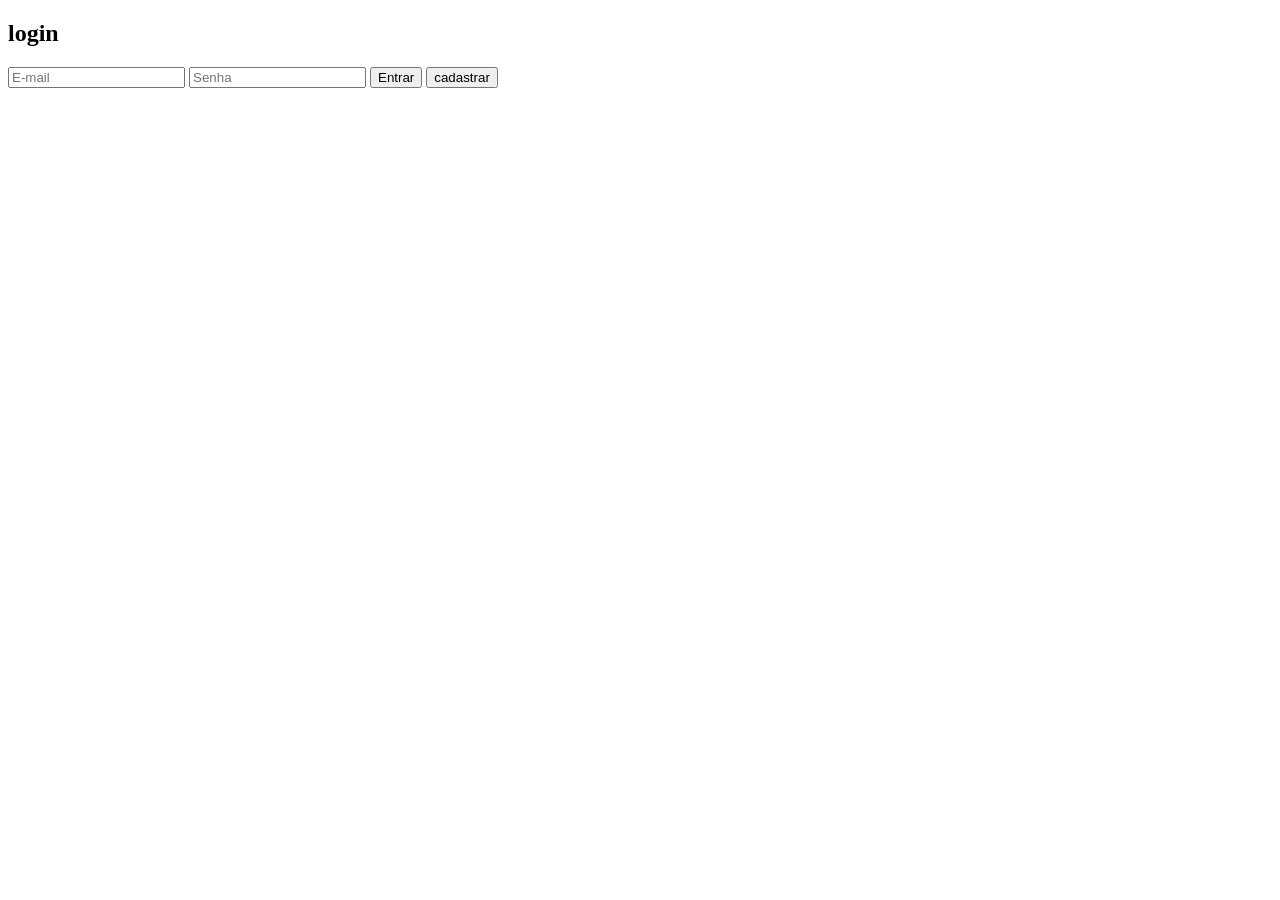
==== login.html @ a57c39de "ok" ====
<!DOCTYPE html>
<html lang="pt-BR">
<head>
    <meta charset="UTF-8">
    <meta name="viewport" content="width=device-width, initial-scale=1.0">
    <title>Document</title>
    <link rel="stylesheet" href="styles.css">
</head>
<body>
    <h2>login</h2>
    <input type="email" id="email" placeholder="E-mail">
    <input type="password" id="senha" placeholder="Senha">
    <button onclick="login()">Entrar</button>
    <button onclick="cadastro()">cadastrar</button>
</body>
</html>
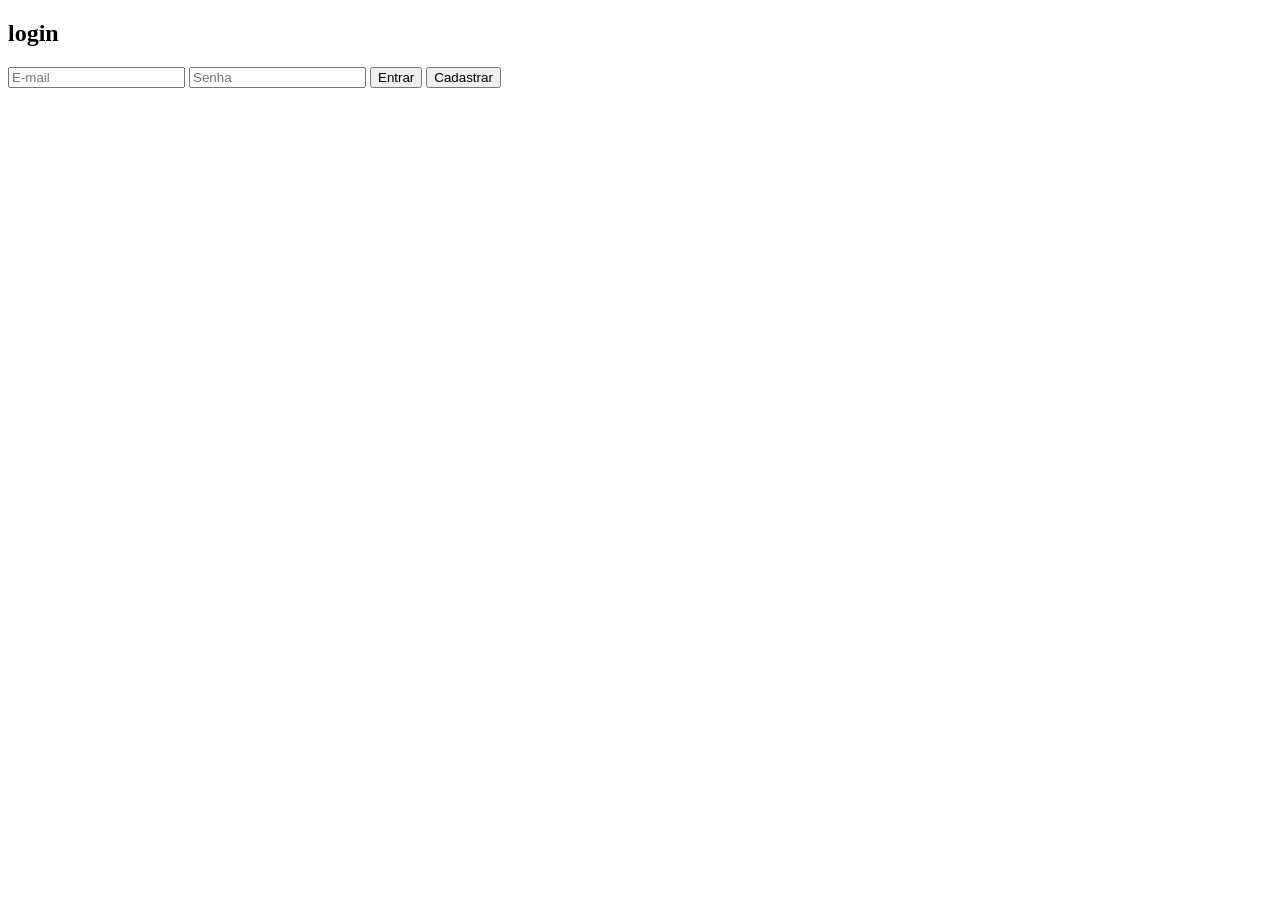
==== commit 3fae479b: "ok" ====
--- a/login.html
+++ b/login.html
@@ -11,6 +11,6 @@
     <input type="email" id="email" placeholder="E-mail">
     <input type="password" id="senha" placeholder="Senha">
     <button onclick="login()">Entrar</button>
-    <button onclick="cadastro()">cadastrar</button>
+    <button onclick="cadastro()">Cadastrar</button>
 </body>
 </html>
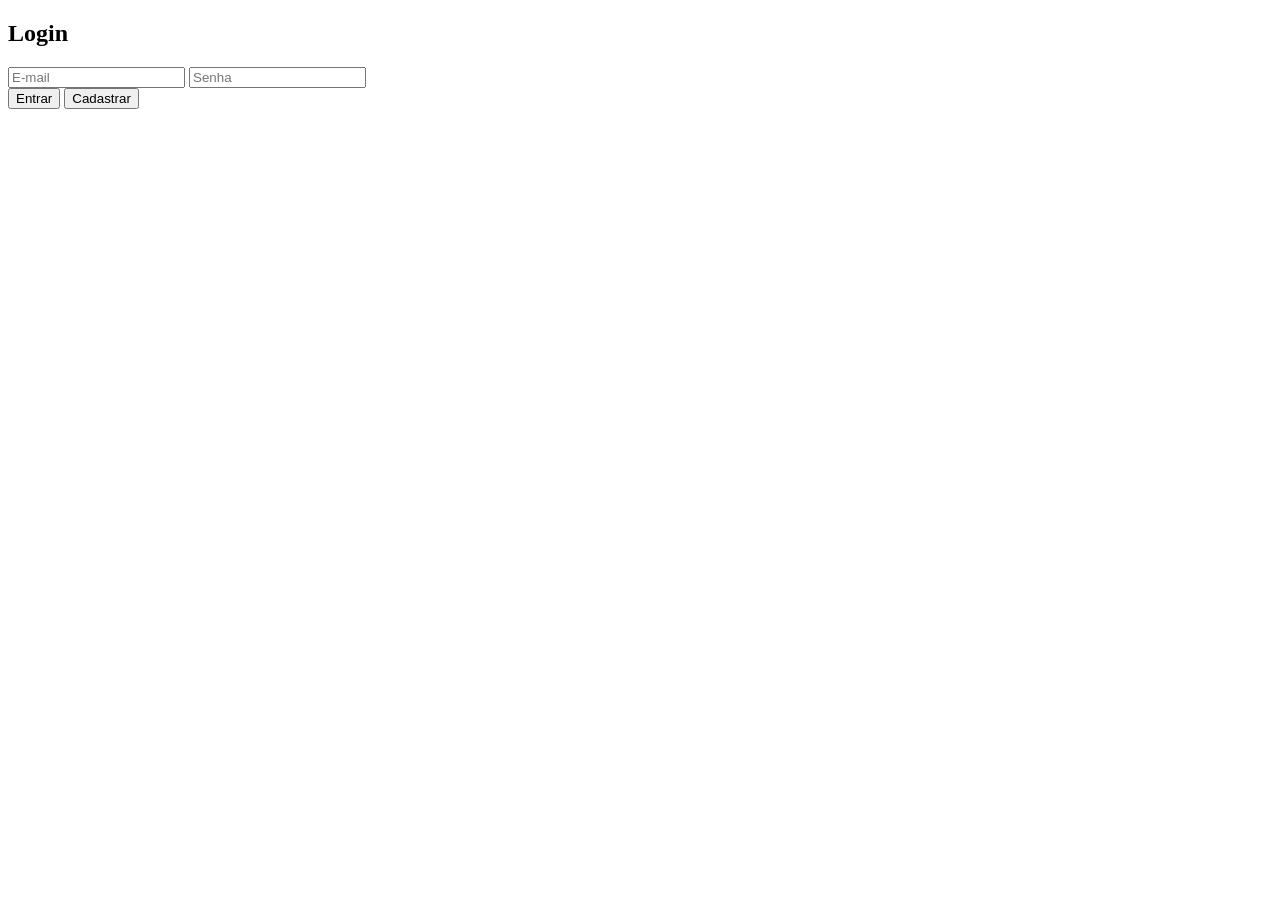
==== commit 99c0afaa: "ok" ====
--- a/login.html
+++ b/login.html
@@ -1,16 +1,26 @@
 <!DOCTYPE html>
 <html lang="pt-BR">
+
 <head>
     <meta charset="UTF-8">
     <meta name="viewport" content="width=device-width, initial-scale=1.0">
     <title>Document</title>
-    <link rel="stylesheet" href="styles.css">
+    <link rel="stylesheet" href="src/css/login.css">
 </head>
+
 <body>
-    <h2>login</h2>
-    <input type="email" id="email" placeholder="E-mail">
-    <input type="password" id="senha" placeholder="Senha">
-    <button onclick="login()">Entrar</button>
-    <button onclick="cadastro()">Cadastrar</button>
+    <div class="container">
+        <h2 class="titulo">Login</h2>
+        <input type="email" id="email" placeholder="E-mail">
+        <input type="password" id="senha" placeholder="Senha">
+
+        <div class="botoes">
+            <button onclick="login()">Entrar</button>
+            <button onclick="cadastro()">Cadastrar</button>
+        </div>
+    </div>
+
+    <script type="module" src="auth.js"></script>
 </body>
+
 </html>
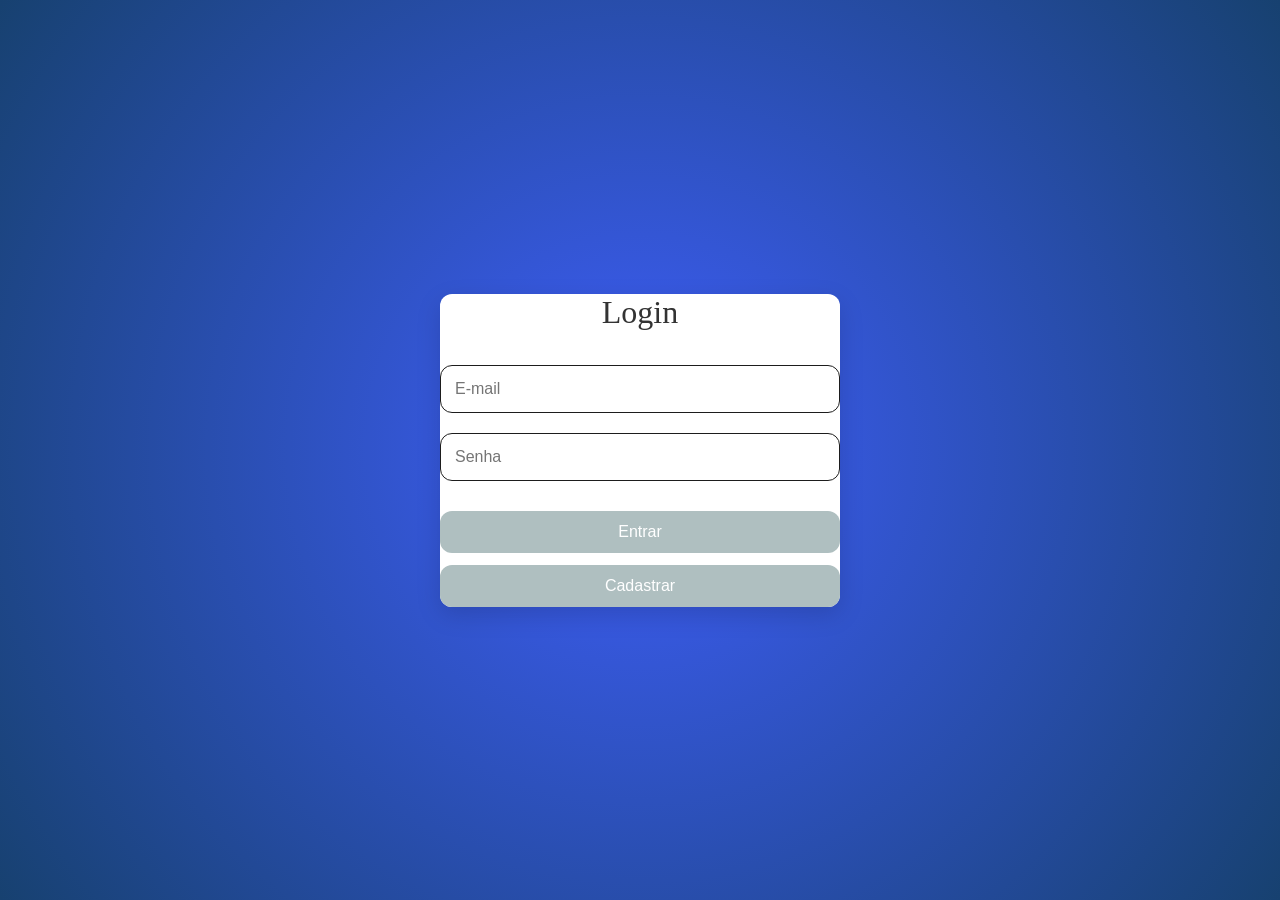
==== commit df43f448: "j" ====
--- a/login.html
+++ b/login.html
@@ -5,7 +5,7 @@
     <meta charset="UTF-8">
     <meta name="viewport" content="width=device-width, initial-scale=1.0">
     <title>Document</title>
-    <link rel="stylesheet" href="src/css/login.css">
+    <link rel="stylesheet" href="src/login.css">
 </head>
 
 <body>
--- a/src/login.css
+++ b/src/login.css
@@ -0,0 +1,104 @@
+@import url('https://fonts.googleapis.com/css2?family=Poppins:ital,wght@0,100;0,200;0,300;0,400;0,500;0,600;0,700;0,800;0,900;1,100;1,200;1,300;1,400;1,500;1,600;1,700;1,800;1,900&display=swap');
+
+:root {
+    --cor-primaria-1: #C2D3CD;
+    --cor-primaria-2: #AFBFC0;
+    --cor-primaria-3: #9FA4A9;
+    --cor-primaria-4: #CBF0E3;
+    --cor-bg: #7C8289;
+
+    --cor-branco: #fff;
+    --cor-preto: #1d1d1d;
+    --cor-sombra: rgba(0, 0, 0, 0.15);
+    --cor-texto: #333;
+
+    --fonte: "Poppins", sans-serif;
+
+    --raio: 12px;
+    --trasinton: 0.3s ease;
+
+
+}
+
+* {
+    margin: 0;
+    padding: 0;
+    box-sizing: border-box;
+}
+
+body {
+    font-family: var (--fonte);
+    background: #3F5EFB;
+background: radial-gradient(circle,rgba(63, 94, 251, 1) 0%,
+ rgb(23, 65, 112) 100%);
+    display: flex;
+    justify-content: center;
+    align-items: center;
+    min-height: 100vh;
+    padding: 20px;
+}
+.container{
+    background: var(--cor-branco);
+    padding: clamp(2rem, 5vm, 3rem);
+    border-radius: var(--raio);
+    box-shadow: 0 8px 24px var(--cor-sombra);
+    width: 100%;
+    max-width: 400px;
+    text-align: center;
+}
+
+.titulo{
+    font-size: clamp(1.5rem, 2vw + 1rem, 2rem);
+    color: var(--cor-texto);
+    margin-bottom: 1.5rem;
+    font-weight: 500;
+}
+
+input{
+    width: 100%;
+    padding: 14px;
+    margin: 10px 0;
+    border: 1px solid var(--cor-preto);
+    border-radius: var(--raio);
+    font-size: 1rem;
+    transition: var(--trasinton);
+}
+
+input.focus{
+    border-color: var(--cor-primaria-1);
+    outline: none;
+    box-shadow: 0 0 0 3px rgb(2, 87, 121);
+}
+
+.botoes{
+    display: flex;
+    flex-direction: column;
+    gap: 12px;
+    margin-top: 20px;
+}
+
+button{
+    padding: 12px;
+    font-size: 1rem;
+    font-weight: 500;
+    border: none;
+    border-radius: var(--raio);
+    background-color: var(--cor-primaria-2);
+    color: var(--cor-branco);
+    cursor: pointer;
+    transition: var(--trasinton);
+}
+
+button.hover{
+    background-color: var(--cor-primaria-1);
+}
+
+@media(max-width:360px){
+    .container{
+        padding: 1.5rem;
+    }
+
+    input, button{
+        font-size: 0.95rem;
+    }
+}
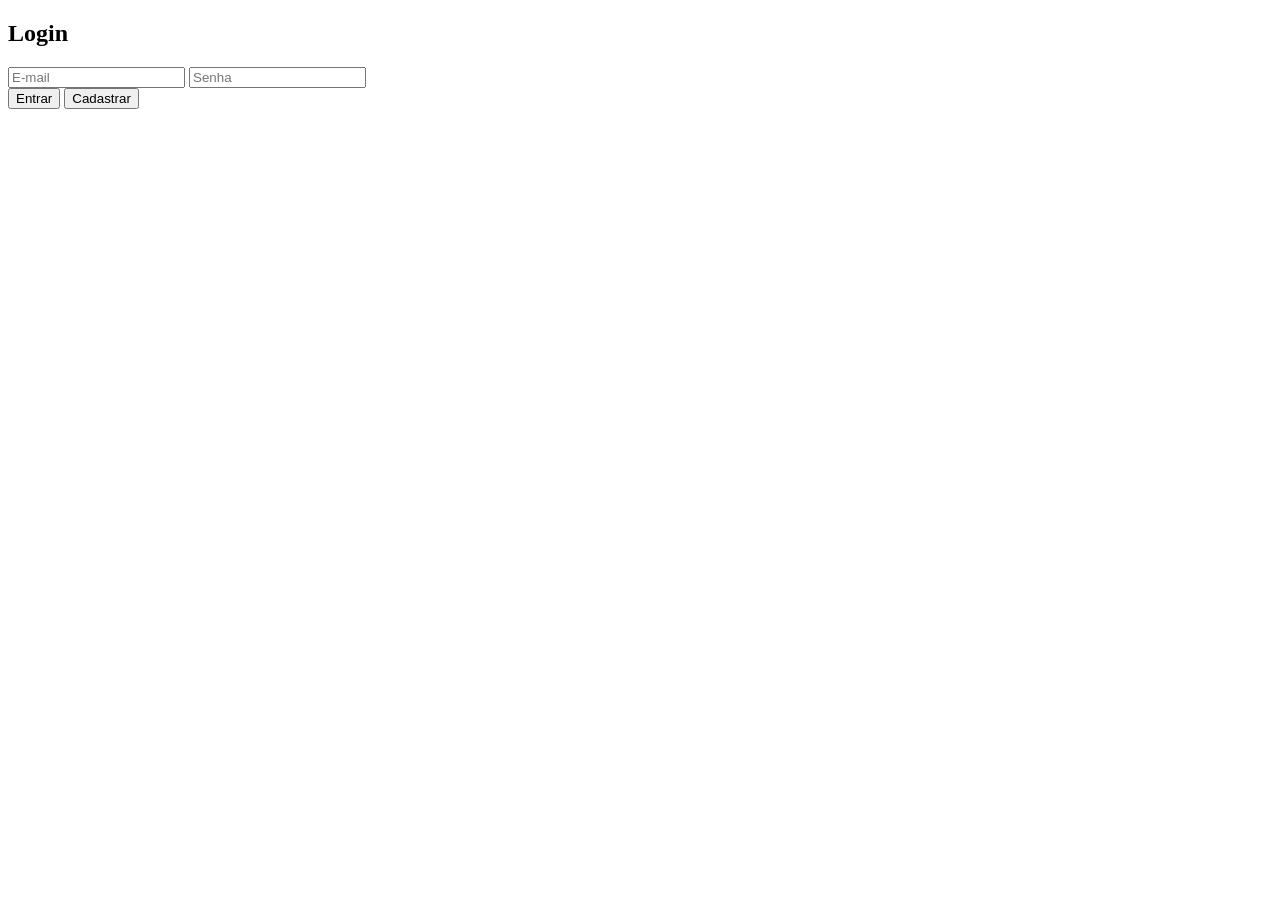
==== commit d48990f4: "dsarfasdf" ====
--- a/login.html
+++ b/login.html
@@ -1,19 +1,17 @@
 <!DOCTYPE html>
 <html lang="pt-BR">
-
 <head>
     <meta charset="UTF-8">
     <meta name="viewport" content="width=device-width, initial-scale=1.0">
     <title>Document</title>
-    <link rel="stylesheet" href="src/login.css">
+    <link rel="stylesheet" href="src/css/login.css">
 </head>
-
 <body>
     <div class="container">
         <h2 class="titulo">Login</h2>
         <input type="email" id="email" placeholder="E-mail">
         <input type="password" id="senha" placeholder="Senha">
-
+        
         <div class="botoes">
             <button onclick="login()">Entrar</button>
             <button onclick="cadastro()">Cadastrar</button>
@@ -22,5 +20,4 @@
 
     <script type="module" src="auth.js"></script>
 </body>
-
 </html>
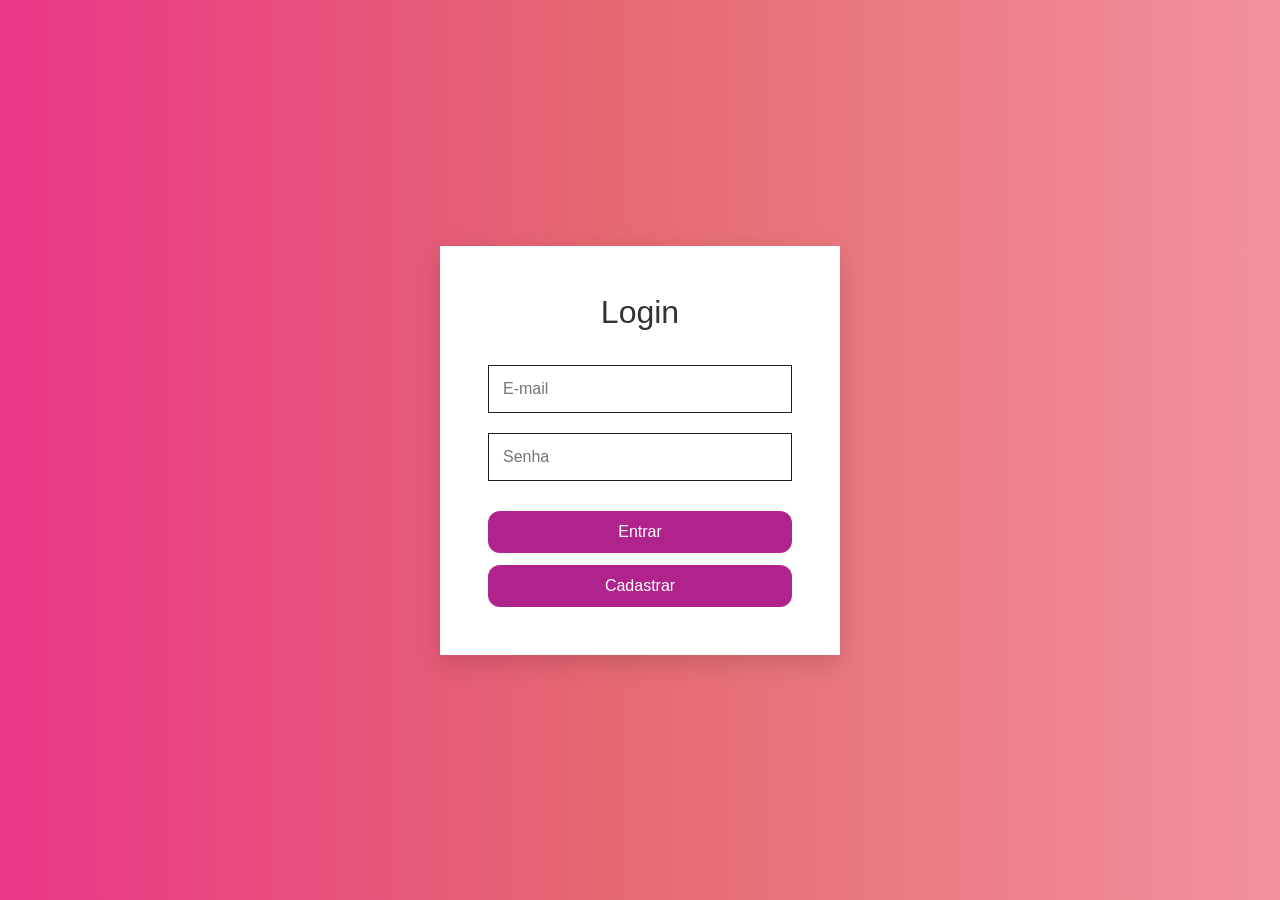
==== commit 65a202aa: "asdas" ====
--- a/login.html
+++ b/login.html
@@ -4,7 +4,7 @@
     <meta charset="UTF-8">
     <meta name="viewport" content="width=device-width, initial-scale=1.0">
     <title>Document</title>
-    <link rel="stylesheet" href="src/css/login.css">
+    <link rel="stylesheet" href="src/login.css">
 </head>
 <body>
     <div class="container">
--- a/src/login.css
+++ b/src/login.css
@@ -0,0 +1,117 @@
+@import url('https://fonts.googleapis.com/css2?family=Poppins:ital,wght@0,100;0,200;0,300;0,400;0,500;0,600;0,700;0,800;0,900;1,100;1,200;1,300;1,400;1,500;1,600;1,700;1,800;1,900&display=swap');
+
+:root {
+    --cor-primaria-1: #361134;
+    --cor-primaria-2: #B0228C;
+    --cor-primaria-3: #EA3788;
+    --cor-primaria-4: #E56B70;
+    --cor-bg: #F391A0;
+
+    --cor-branco: #fff;
+    --cor-preto: #1d1d1d;
+    --cor-sombra: rgba(0, 0, 0, 0.15);
+    --cor-texto: #333;
+
+    --fonte: "Poppins", sans-serif;
+
+    border-color: var(--cor-primaria-1);
+    outline: none;
+    box-shadow: 0 0 0 3px rgba(181, 1, 181, 0.25);
+}
+
+.botoes {
+    display: flex;
+    flex-direction: column;
+    gap: 12px;
+    margin-top: 20px;
+}
+
+button {
+    --raio: 12px;
+    --transition: 0.3s ease;
+
+}
+
+* {
+    margin: 0;
+    padding: 0;
+    box-sizing: border-box;
+}
+
+body {
+    font-family: var(--fonte);
+    background: #EA3788;
+    background: linear-gradient(90deg, rgba(234, 55, 136, 1) 0%, rgba(229, 107, 112, 1) 50%, rgba(243, 145, 160, 1) 100%);
+    display: flex;
+    justify-content: center;
+    align-items: center;
+    min-height: 100vh;
+    padding: 20px;
+}
+
+
+.container {
+    background: var(--cor-branco);
+    padding: clamp(2rem, 5vw, 3rem);
+    border-radius: var(--raio);
+    box-shadow: 0 8px 24px var(--cor-sombra);
+    width: 100%;
+    max-width: 400px;
+    text-align: center;
+}
+
+.titulo {
+    font-size: clamp(1.5rem, 2vw + 1rem, 2rem);
+    color: var(--cor-texto);
+    margin-bottom: 1.5rem;
+    font-weight: 500;
+}
+
+input {
+    width: 100%;
+    padding: 14px;
+    margin: 10px 0;
+    border: 1px solid var(--cor-preto);
+    border-radius: var(--raio);
+    font-size: 1rem;
+    transition: var(--transition);
+}
+
+input.focus {
+    border-color: var(--cor-primaria-1);
+    outline: none;
+    box-shadow: 0 0 0 3px rgba(181, 1, 181, 0.25);
+}
+
+.botoes {
+    display: flex;
+    flex-direction: column;
+    gap: 12px;
+    margin-top: 20px;
+}
+
+button {
+    padding: 12px;
+    font-size: 1rem;
+    font-weight: 500;
+    border: none;
+    border-radius: var(--raio);
+    background-color: var(--cor-primaria-2);
+    color: var(--cor-branco);
+    cursor: pointer;
+    transition: var(--transition);
+}
+
+button.hover {
+    background-color: var(--cor-primaria-1);
+}
+
+@media (max-width:360px) {
+    .container {
+        padding: 1.5rem;
+    }
+
+    input, button {
+        font-size: 0.95rem;
+    }
+}
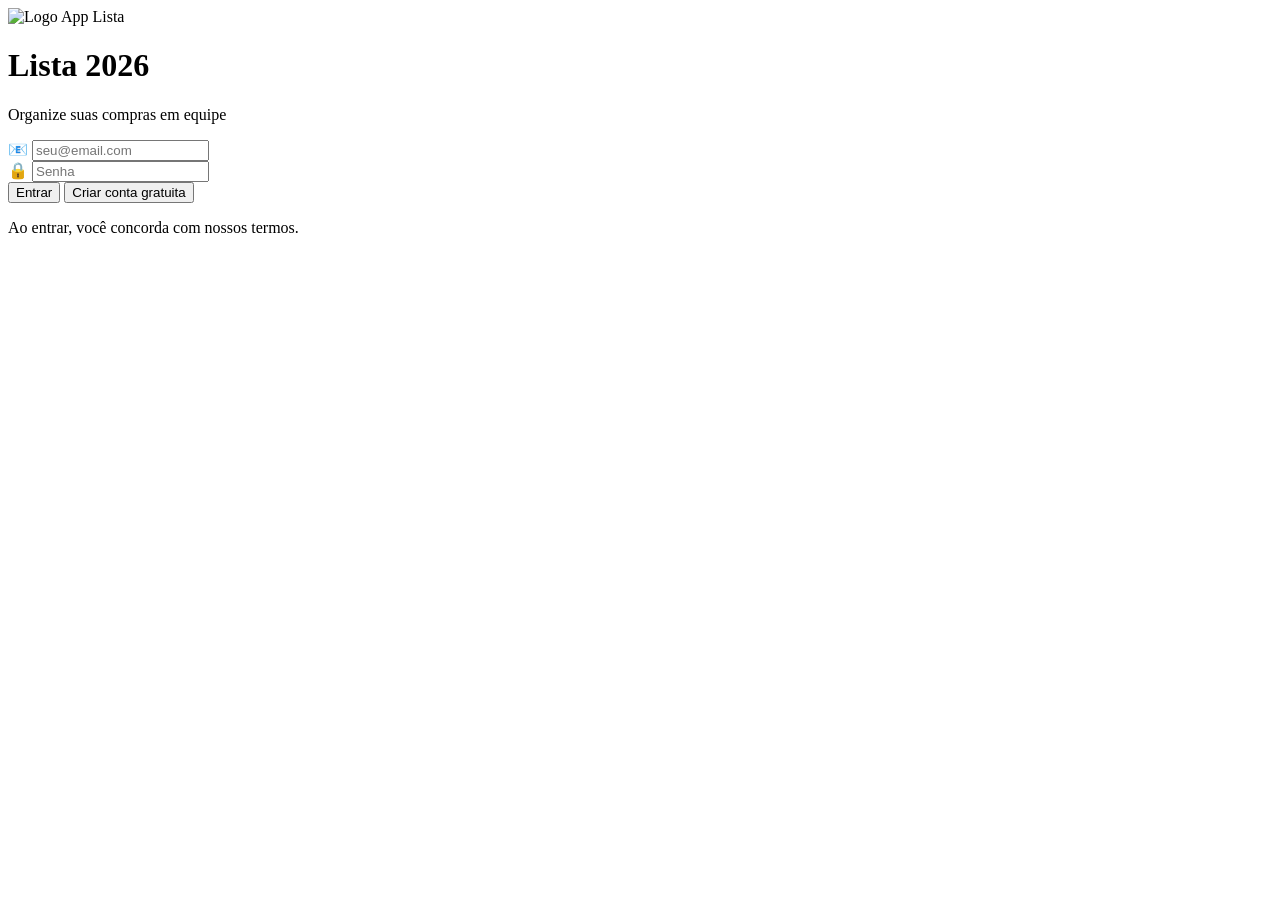
==== commit 1a13acd6: "fgj" ====
--- a/login.html
+++ b/login.html
@@ -3,21 +3,52 @@
 <head>
     <meta charset="UTF-8">
     <meta name="viewport" content="width=device-width, initial-scale=1.0">
-    <title>Document</title>
-    <link rel="stylesheet" href="src/login.css">
+    <title>Lista 2026 · Login</title>
+    <link rel="shortcut icon" href="src/img/favicon.ico" type="image/x-icon">
+    <link rel="manifest" href="manifest.json">
+    <link rel="stylesheet" href="src/css/login.css">
 </head>
 <body>
-    <div class="container">
-        <h2 class="titulo">Login</h2>
-        <input type="email" id="email" placeholder="E-mail">
-        <input type="password" id="senha" placeholder="Senha">
-        
-        <div class="botoes">
-            <button onclick="login()">Entrar</button>
-            <button onclick="cadastro()">Cadastrar</button>
+    <div class="login-container">
+        <div class="login-card">
+            <img src="src/icons/icon-512x512.png" alt="Logo App Lista" class="app-logo">
+            
+            <div class="text-header">
+                <h1 class="app-title">Lista 2026</h1>
+                <p class="app-subtitle">Organize suas compras em equipe</p>
+            </div>
+
+            <form id="login-form" onsubmit="event.preventDefault(); login();">
+                <div class="input-group">
+                    <span class="input-icon">📧</span>
+                    <input type="email" id="email" placeholder="seu@email.com" autocomplete="email" required>
+                </div>
+                
+                <div class="input-group">
+                    <span class="input-icon">🔒</span>
+                    <input type="password" id="senha" placeholder="Senha" autocomplete="current-password" required>
+                </div>
+
+                <div class="action-buttons">
+                    <button type="submit" class="btn-primary">Entrar</button>
+                    <button type="button" class="btn-secondary" onclick="cadastro()">Criar conta gratuita</button>
+                </div>
+            </form>
+            
+            <p class="legal-note">Ao entrar, você concorda com nossos termos.</p>
         </div>
     </div>
 
     <script type="module" src="auth.js"></script>
+
+    <script>
+        if ('serviceWorker' in navigator) {
+            window.addEventListener('load', () => {
+                navigator.serviceWorker.register('/service-worker.js')
+                    .then(registration => console.log('SW registrado'))
+                    .catch(error => console.log('Falha no SW', error));
+            });
+        }
+    </script>
 </body>
 </html>
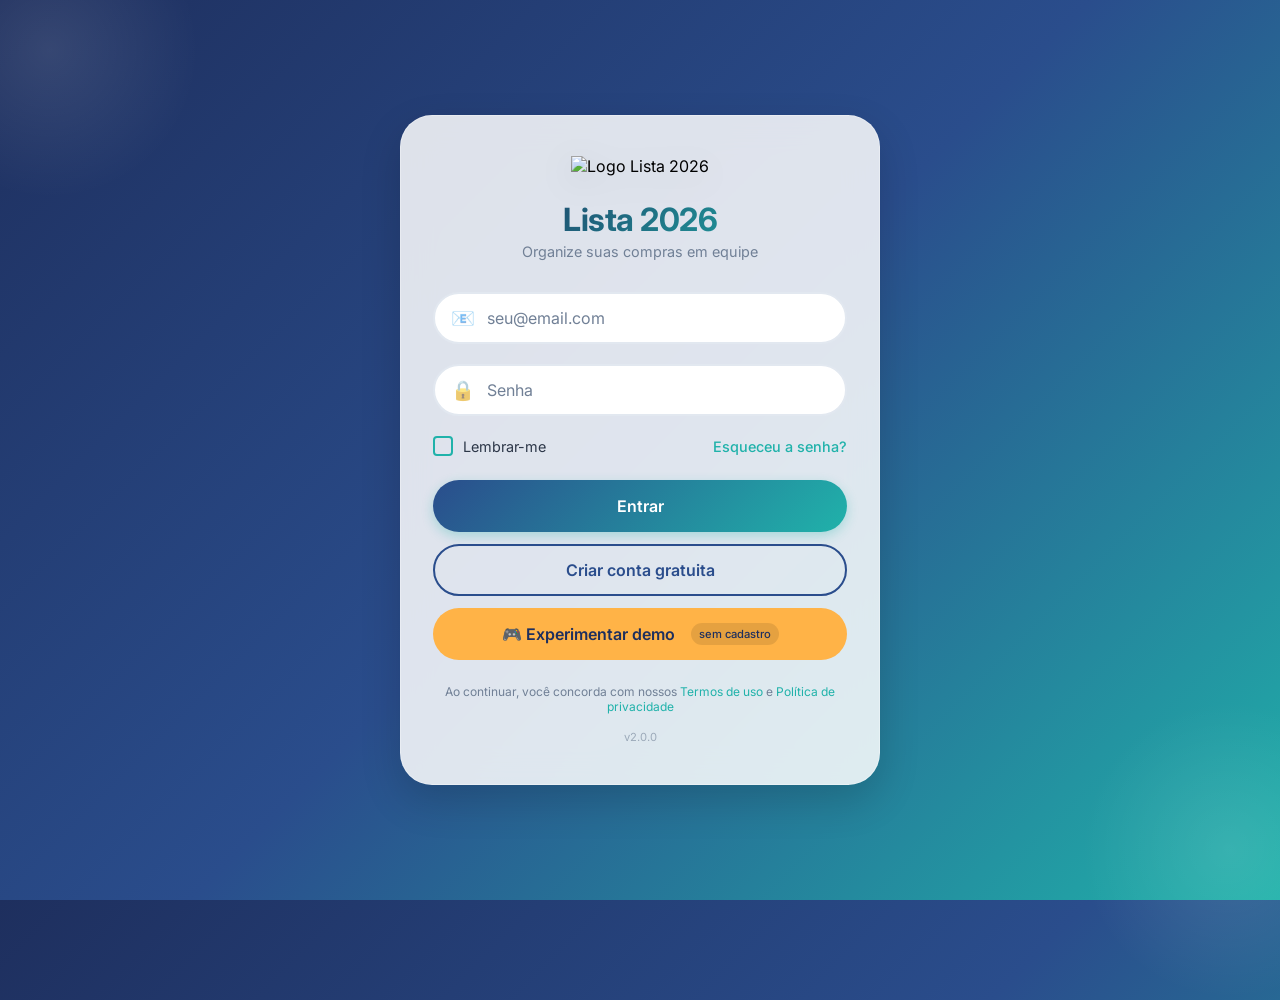
==== commit f7a36f31: "jj" ====
--- a/login.html
+++ b/login.html
@@ -2,23 +2,27 @@
 <html lang="pt-BR">
 <head>
     <meta charset="UTF-8">
-    <meta name="viewport" content="width=device-width, initial-scale=1.0">
+    <meta name="viewport" content="width=device-width, initial-scale=1.0, viewport-fit=cover">
     <title>Lista 2026 · Login</title>
     <link rel="shortcut icon" href="src/img/favicon.ico" type="image/x-icon">
     <link rel="manifest" href="manifest.json">
     <link rel="stylesheet" href="src/css/login.css">
+    <link rel="preconnect" href="https://fonts.googleapis.com">
+    <link rel="preconnect" href="https://fonts.gstatic.com" crossorigin>
 </head>
 <body>
     <div class="login-container">
         <div class="login-card">
-            <img src="src/icons/icon-512x512.png" alt="Logo App Lista" class="app-logo">
+            <div class="logo-wrapper">
+                <img src="src/icons/icon-512x512.png" alt="Logo Lista 2026" class="app-logo">
+            </div>
             
             <div class="text-header">
                 <h1 class="app-title">Lista 2026</h1>
                 <p class="app-subtitle">Organize suas compras em equipe</p>
             </div>
 
-            <form id="login-form" onsubmit="event.preventDefault(); login();">
+            <form id="login-form" onsubmit="handleLogin(event)">
                 <div class="input-group">
                     <span class="input-icon">📧</span>
                     <input type="email" id="email" placeholder="seu@email.com" autocomplete="email" required>
@@ -29,14 +33,77 @@
                     <input type="password" id="senha" placeholder="Senha" autocomplete="current-password" required>
                 </div>
 
+                <div class="options-row">
+                    <label class="checkbox-label">
+                        <input type="checkbox" id="lembrar-me">
+                        <span class="checkmark"></span>
+                        Lembrar-me
+                    </label>
+                    <a href="#" id="esqueci-senha" class="forgot-link">Esqueceu a senha?</a>
+                </div>
+
                 <div class="action-buttons">
-                    <button type="submit" class="btn-primary">Entrar</button>
-                    <button type="button" class="btn-secondary" onclick="cadastro()">Criar conta gratuita</button>
+                    <button type="submit" id="btn-login" class="btn-primary">
+                        <span class="btn-text">Entrar</span>
+                        <div class="spinner hidden"></div>
+                    </button>
+                    
+                    <button type="button" onclick="abrirModalCadastro()" class="btn-secondary">
+                        Criar conta gratuita
+                    </button>
+                    
+                    <button type="button" onclick="modoConvidado()" class="btn-demo">
+                        🎮 Experimentar demo
+                        <span class="demo-badge">sem cadastro</span>
+                    </button>
                 </div>
             </form>
             
-            <p class="legal-note">Ao entrar, você concorda com nossos termos.</p>
+            <p class="legal-note">
+                Ao continuar, você concorda com nossos 
+                <a href="#">Termos de uso</a> e <a href="#">Política de privacidade</a>
+            </p>
+
+            <div class="version-tag">v2.0.0</div>
         </div>
+    </div>
+
+    <!-- MODAL DE CADASTRO -->
+    <div id="modal-cadastro" class="modal hidden">
+        <div class="modal-content">
+            <div class="modal-header">
+                <h2>Criar conta gratuita</h2>
+                <button class="modal-close" onclick="fecharModalCadastro()">&times;</button>
+            </div>
+            <form id="cadastro-form" onsubmit="handleCadastro(event)">
+                <div class="input-group">
+                    <span class="input-icon">👤</span>
+                    <input type="text" id="cadastro-nome" placeholder="Nome completo" required>
+                </div>
+                <div class="input-group">
+                    <span class="input-icon">📧</span>
+                    <input type="email" id="cadastro-email" placeholder="seu@email.com" required>
+                </div>
+                <div class="input-group">
+                    <span class="input-icon">🔒</span>
+                    <input type="password" id="cadastro-senha" placeholder="Senha (mínimo 6 caracteres)" required>
+                </div>
+                <div class="input-group">
+                    <span class="input-icon">✓</span>
+                    <input type="password" id="cadastro-confirmar" placeholder="Confirmar senha" required>
+                </div>
+                <button type="submit" id="btn-cadastrar" class="btn-primary btn-full">
+                    <span class="btn-text">Cadastrar</span>
+                    <div class="spinner hidden"></div>
+                </button>
+            </form>
+        </div>
+    </div>
+
+    <!-- TOAST NOTIFICATION -->
+    <div id="toast" class="toast hidden">
+        <span class="toast-icon"></span>
+        <span class="toast-message"></span>
     </div>
 
     <script type="module" src="auth.js"></script>
@@ -45,8 +112,8 @@
         if ('serviceWorker' in navigator) {
             window.addEventListener('load', () => {
                 navigator.serviceWorker.register('/service-worker.js')
-                    .then(registration => console.log('SW registrado'))
-                    .catch(error => console.log('Falha no SW', error));
+                    .then(registration => console.log('SW registrado:', registration.scope))
+                    .catch(error => console.log('Falha no SW:', error));
             });
         }
     </script>
--- a/src/css/login.css
+++ b/src/css/login.css
@@ -0,0 +1,506 @@
+@import url('https://fonts.googleapis.com/css2?family=Inter:opsz,wght@14..32,300;14..32,400;14..32,500;14..32,600;14..32,700&display=swap');
+
+:root {
+    /* Paleta unificada - Azul marinho + Teal água + Âmbar */
+    --cor-primary-dark: #1E2F5E;
+    --cor-primary: #2A4D8C;
+    --cor-primary-light: #4A7AB5;
+    --cor-secondary: #20B2AA;
+    --cor-secondary-light: #48D1CC;
+    --cor-accent: #FFB347;
+    --cor-accent-hover: #FF9F1C;
+    
+    /* Neutros */
+    --cor-branco: #FFFFFF;
+    --cor-bg-card: rgba(255, 255, 255, 0.96);
+    --cor-texto: #2D3748;
+    --cor-texto-claro: #718096;
+    --cor-borda: #E2E8F0;
+    --cor-erro: #E53E3E;
+    --cor-sucesso: #38A169;
+    
+    /* Sombras */
+    --shadow-sm: 0 2px 8px rgba(0, 0, 0, 0.08);
+    --shadow-md: 0 8px 24px rgba(0, 0, 0, 0.12);
+    --shadow-lg: 0 16px 40px rgba(0, 0, 0, 0.16);
+    --shadow-focus: 0 0 0 3px rgba(32, 178, 170, 0.2);
+    
+    /* Espaçamentos */
+    --radius-sm: 8px;
+    --radius-md: 16px;
+    --radius-lg: 32px;
+    --radius-xl: 60px;
+    
+    /* Transições */
+    --transition: all 0.3s cubic-bezier(0.4, 0, 0.2, 1);
+    
+    /* Glassmorphism */
+    --glass-bg: rgba(255, 255, 255, 0.85);
+    --glass-blur: blur(16px);
+}
+
+* {
+    margin: 0;
+    padding: 0;
+    box-sizing: border-box;
+}
+
+body {
+    font-family: 'Inter', -apple-system, BlinkMacSystemFont, sans-serif;
+    background: linear-gradient(135deg, #1E2F5E 0%, #2A4D8C 50%, #20B2AA 100%);
+    min-height: 100vh;
+    display: flex;
+    align-items: center;
+    justify-content: center;
+    padding: 20px;
+    position: relative;
+    overflow-x: hidden;
+}
+
+/* Efeito de bolhas decorativas */
+body::before,
+body::after {
+    content: '';
+    position: absolute;
+    width: 300px;
+    height: 300px;
+    border-radius: 50%;
+    background: radial-gradient(circle, rgba(255,255,255,0.1) 0%, rgba(255,255,255,0) 70%);
+    pointer-events: none;
+}
+
+body::before {
+    top: -100px;
+    left: -100px;
+}
+
+body::after {
+    bottom: -100px;
+    right: -100px;
+}
+
+.login-container {
+    width: 100%;
+    max-width: 480px;
+    animation: fadeInUp 0.6s ease-out;
+}
+
+.login-card {
+    background: var(--glass-bg);
+    backdrop-filter: var(--glass-blur);
+    border-radius: var(--radius-lg);
+    padding: 2.5rem 2rem;
+    box-shadow: var(--shadow-lg);
+    border: 1px solid rgba(255, 255, 255, 0.3);
+    transition: var(--transition);
+}
+
+.login-card:hover {
+    transform: translateY(-4px);
+    box-shadow: 0 24px 48px rgba(0, 0, 0, 0.2);
+}
+
+.logo-wrapper {
+    text-align: center;
+    margin-bottom: 1.5rem;
+}
+
+.app-logo {
+    width: 80px;
+    height: 80px;
+    object-fit: contain;
+    filter: drop-shadow(0 8px 16px rgba(0, 0, 0, 0.1));
+    transition: var(--transition);
+}
+
+.app-logo:hover {
+    transform: scale(1.05);
+}
+
+.text-header {
+    text-align: center;
+    margin-bottom: 2rem;
+}
+
+.app-title {
+    font-size: 2rem;
+    font-weight: 700;
+    background: linear-gradient(135deg, var(--cor-primary-dark) 0%, var(--cor-secondary) 100%);
+    -webkit-background-clip: text;
+    background-clip: text;
+    color: transparent;
+    letter-spacing: -0.5px;
+    margin-bottom: 0.25rem;
+}
+
+.app-subtitle {
+    color: var(--cor-texto-claro);
+    font-size: 0.9rem;
+    font-weight: 400;
+}
+
+/* Inputs */
+.input-group {
+    position: relative;
+    margin-bottom: 1.25rem;
+}
+
+.input-icon {
+    position: absolute;
+    left: 18px;
+    top: 50%;
+    transform: translateY(-50%);
+    font-size: 1.2rem;
+    opacity: 0.6;
+    pointer-events: none;
+    z-index: 1;
+}
+
+.input-group input {
+    width: 100%;
+    padding: 14px 18px 14px 52px;
+    font-size: 1rem;
+    font-family: 'Inter', sans-serif;
+    border: 2px solid var(--cor-borda);
+    border-radius: var(--radius-xl);
+    background: var(--cor-branco);
+    transition: var(--transition);
+    outline: none;
+    color: var(--cor-texto);
+}
+
+.input-group input:focus {
+    border-color: var(--cor-secondary);
+    box-shadow: var(--shadow-focus);
+}
+
+.input-group input::placeholder {
+    color: var(--cor-texto-claro);
+    font-weight: 400;
+}
+
+/* Checkbox personalizado */
+.options-row {
+    display: flex;
+    justify-content: space-between;
+    align-items: center;
+    margin-bottom: 1.5rem;
+    font-size: 0.9rem;
+}
+
+.checkbox-label {
+    display: flex;
+    align-items: center;
+    cursor: pointer;
+    color: var(--cor-texto);
+    user-select: none;
+}
+
+.checkbox-label input {
+    display: none;
+}
+
+.checkmark {
+    width: 20px;
+    height: 20px;
+    border: 2px solid var(--cor-secondary);
+    border-radius: 4px;
+    margin-right: 10px;
+    position: relative;
+    transition: var(--transition);
+}
+
+.checkbox-label input:checked + .checkmark {
+    background-color: var(--cor-secondary);
+    border-color: var(--cor-secondary);
+}
+
+.checkbox-label input:checked + .checkmark::after {
+    content: '✓';
+    position: absolute;
+    color: white;
+    font-size: 14px;
+    top: 50%;
+    left: 50%;
+    transform: translate(-50%, -50%);
+}
+
+.forgot-link {
+    color: var(--cor-secondary);
+    text-decoration: none;
+    font-weight: 500;
+    transition: var(--transition);
+}
+
+.forgot-link:hover {
+    color: var(--cor-secondary-light);
+    text-decoration: underline;
+}
+
+/* Botões */
+.action-buttons {
+    display: flex;
+    flex-direction: column;
+    gap: 12px;
+    margin-bottom: 1.5rem;
+}
+
+.btn-primary,
+.btn-secondary,
+.btn-demo {
+    padding: 14px 24px;
+    border-radius: var(--radius-xl);
+    font-size: 1rem;
+    font-weight: 600;
+    font-family: 'Inter', sans-serif;
+    cursor: pointer;
+    transition: var(--transition);
+    border: none;
+    display: inline-flex;
+    align-items: center;
+    justify-content: center;
+    gap: 8px;
+    position: relative;
+    min-height: 52px;
+}
+
+.btn-primary {
+    background: linear-gradient(135deg, var(--cor-primary) 0%, var(--cor-secondary) 100%);
+    color: white;
+    box-shadow: 0 4px 12px rgba(32, 178, 170, 0.3);
+}
+
+.btn-primary:hover:not(:disabled) {
+    transform: translateY(-2px);
+    box-shadow: 0 8px 20px rgba(32, 178, 170, 0.4);
+}
+
+.btn-primary:active:not(:disabled) {
+    transform: translateY(0);
+}
+
+.btn-secondary {
+    background: transparent;
+    color: var(--cor-primary);
+    border: 2px solid var(--cor-primary);
+}
+
+.btn-secondary:hover {
+    background: rgba(42, 77, 140, 0.05);
+    transform: translateY(-2px);
+}
+
+.btn-demo {
+    background: var(--cor-accent);
+    color: var(--cor-primary-dark);
+    position: relative;
+    overflow: hidden;
+}
+
+.btn-demo:hover {
+    background: var(--cor-accent-hover);
+    transform: translateY(-2px);
+}
+
+.demo-badge {
+    background: rgba(0, 0, 0, 0.1);
+    padding: 4px 8px;
+    border-radius: 12px;
+    font-size: 0.7rem;
+    font-weight: 500;
+    margin-left: 8px;
+}
+
+/* Spinner */
+.spinner {
+    width: 20px;
+    height: 20px;
+    border: 2px solid rgba(255, 255, 255, 0.3);
+    border-top-color: white;
+    border-radius: 50%;
+    animation: spin 0.6s linear infinite;
+}
+
+.spinner.hidden {
+    display: none;
+}
+
+@keyframes spin {
+    to { transform: rotate(360deg); }
+}
+
+/* Legal note */
+.legal-note {
+    text-align: center;
+    font-size: 0.75rem;
+    color: var(--cor-texto-claro);
+    margin-top: 1.5rem;
+}
+
+.legal-note a {
+    color: var(--cor-secondary);
+    text-decoration: none;
+}
+
+.legal-note a:hover {
+    text-decoration: underline;
+}
+
+.version-tag {
+    text-align: center;
+    font-size: 0.7rem;
+    color: var(--cor-texto-claro);
+    margin-top: 1rem;
+    opacity: 0.6;
+}
+
+/* MODAL */
+.modal {
+    position: fixed;
+    top: 0;
+    left: 0;
+    width: 100%;
+    height: 100%;
+    background: rgba(0, 0, 0, 0.6);
+    backdrop-filter: blur(8px);
+    display: flex;
+    align-items: center;
+    justify-content: center;
+    z-index: 1000;
+    opacity: 0;
+    visibility: hidden;
+    transition: var(--transition);
+}
+
+.modal.show {
+    opacity: 1;
+    visibility: visible;
+}
+
+.modal-content {
+    background: var(--cor-branco);
+    border-radius: var(--radius-lg);
+    max-width: 450px;
+    width: 90%;
+    padding: 2rem;
+    box-shadow: var(--shadow-lg);
+    transform: scale(0.9);
+    transition: var(--transition);
+}
+
+.modal.show .modal-content {
+    transform: scale(1);
+}
+
+.modal-header {
+    display: flex;
+    justify-content: space-between;
+    align-items: center;
+    margin-bottom: 1.5rem;
+}
+
+.modal-header h2 {
+    font-size: 1.5rem;
+    color: var(--cor-primary-dark);
+}
+
+.modal-close {
+    background: none;
+    border: none;
+    font-size: 2rem;
+    cursor: pointer;
+    color: var(--cor-texto-claro);
+    transition: var(--transition);
+}
+
+.modal-close:hover {
+    color: var(--cor-erro);
+    transform: scale(1.1);
+}
+
+.btn-full {
+    width: 100%;
+    margin-top: 0.5rem;
+}
+
+/* TOAST */
+.toast {
+    position: fixed;
+    bottom: 24px;
+    right: 24px;
+    background: var(--cor-texto);
+    color: white;
+    padding: 12px 20px;
+    border-radius: var(--radius-md);
+    display: flex;
+    align-items: center;
+    gap: 12px;
+    box-shadow: var(--shadow-lg);
+    z-index: 1100;
+    animation: slideInRight 0.3s ease-out;
+    max-width: 350px;
+}
+
+.toast.success {
+    background: var(--cor-sucesso);
+}
+
+.toast.error {
+    background: var(--cor-erro);
+}
+
+.toast.hidden {
+    display: none;
+}
+
+@keyframes slideInRight {
+    from {
+        transform: translateX(100%);
+        opacity: 0;
+    }
+    to {
+        transform: translateX(0);
+        opacity: 1;
+    }
+}
+
+@keyframes fadeInUp {
+    from {
+        opacity: 0;
+        transform: translateY(30px);
+    }
+    to {
+        opacity: 1;
+        transform: translateY(0);
+    }
+}
+
+/* Responsividade */
+@media (max-width: 480px) {
+    .login-card {
+        padding: 1.5rem;
+    }
+    
+    .app-title {
+        font-size: 1.75rem;
+    }
+    
+    .options-row {
+        font-size: 0.8rem;
+    }
+    
+    .toast {
+        bottom: 16px;
+        right: 16px;
+        left: 16px;
+        max-width: calc(100% - 32px);
+    }
+}
+
+/* Prefere redução de movimento */
+@media (prefers-reduced-motion: reduce) {
+    * {
+        animation-duration: 0.01ms !important;
+        transition-duration: 0.01ms !important;
+    }
+}
